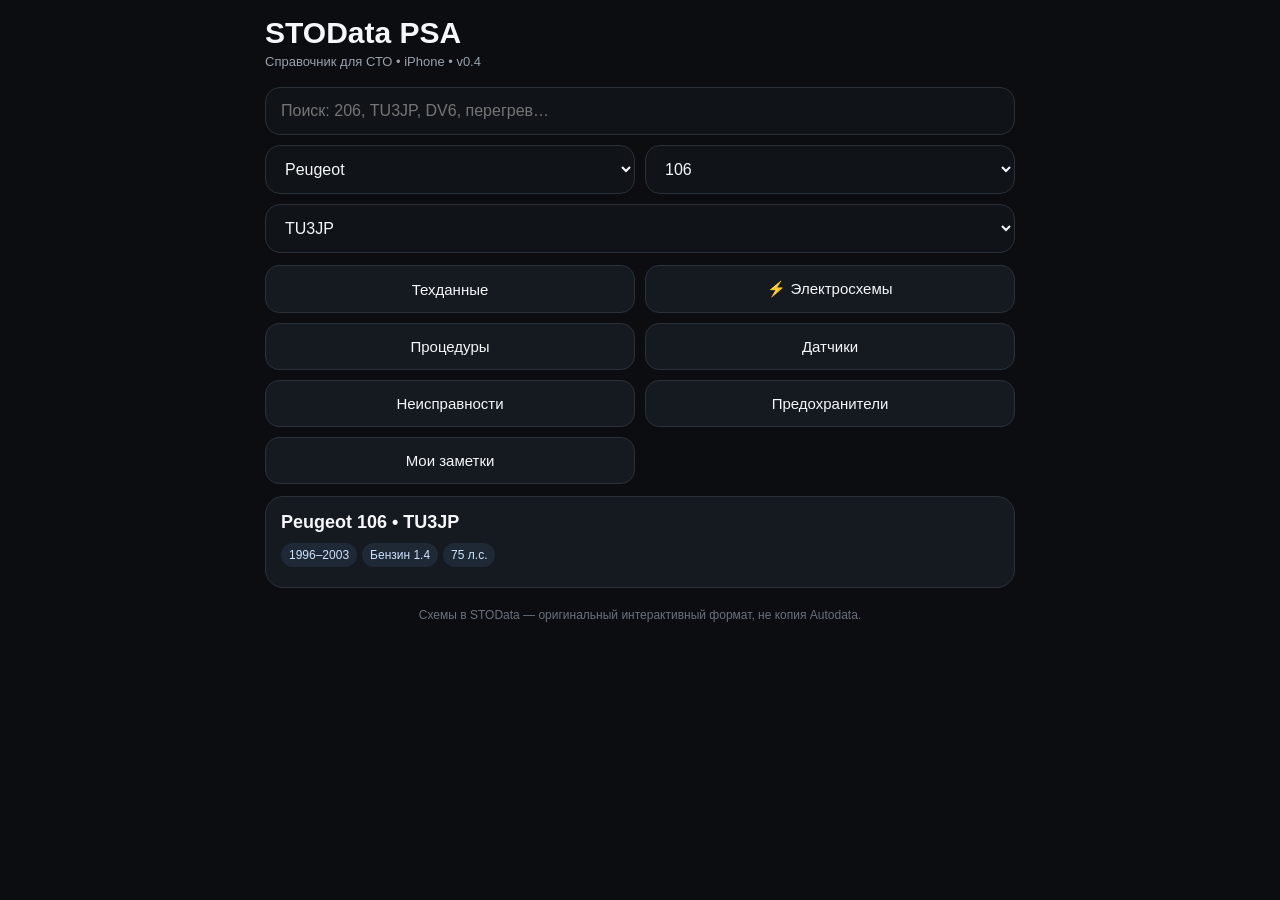
==== index.html @ bfe57597 "STOData PSA v0.4 with wiring section" ====
<!doctype html><html lang="ru"><head><meta charset="utf-8"><meta name="viewport" content="width=device-width,initial-scale=1,viewport-fit=cover"><meta name="theme-color" content="#0b0d10"><link rel="manifest" href="manifest.json"><title>STOData PSA</title><style>:root{--bg:#0b0d10;--card:#151a20;--line:#2a3139;--text:#f5f7f9;--muted:#98a2ad;--accent:#4da3ff}*{box-sizing:border-box}body{margin:0;background:var(--bg);color:var(--text);font-family:-apple-system,BlinkMacSystemFont,"SF Pro Display","Segoe UI",sans-serif}main{max-width:780px;margin:auto;padding:calc(env(safe-area-inset-top) + 16px) 15px 28px}h1{font-size:30px;margin:0}.sub{color:var(--muted);font-size:13px;margin:4px 0 18px}.search,select,textarea{width:100%;padding:14px 15px;background:#101419;color:var(--text);border:1px solid var(--line);border-radius:15px;font-size:16px}.search{margin-bottom:10px}.row{display:grid;grid-template-columns:1fr 1fr;gap:10px}.grid{display:grid;grid-template-columns:1fr 1fr;gap:10px;margin-top:12px}button{padding:14px;border:1px solid var(--line);border-radius:14px;background:var(--card);color:var(--text);font-size:15px}button.primary{background:var(--accent);border-color:var(--accent);color:#06111c;font-weight:700}.card{background:var(--card);border:1px solid var(--line);border-radius:18px;padding:15px;margin-top:12px}.title{font-size:18px;font-weight:700;margin-bottom:10px}.item{background:#101419;border:1px solid var(--line);border-radius:14px;padding:12px;margin:8px 0}.muted{color:var(--muted)}.badge{display:inline-block;background:#1e2935;color:#cde3ff;border-radius:999px;padding:5px 8px;font-size:12px;margin:0 5px 5px 0}.footer{text-align:center;color:#69727c;font-size:12px;margin:20px 0 4px}</style></head><body><main><h1>STOData PSA</h1><div class="sub">Справочник для СТО • iPhone • v0.4</div><input id="search" class="search" placeholder="Поиск: 206, TU3JP, DV6, перегрев…" autocomplete="off"><div class="row"><select id="brand"></select><select id="model"></select></div><select id="engine" style="margin-top:10px"></select><div class="grid"><button data-s="tech">Техданные</button><button onclick="location.href='wiring.html'">⚡ Электросхемы</button><button data-s="proc">Процедуры</button><button data-s="sensor">Датчики</button><button data-s="fault">Неисправности</button><button data-s="fuse">Предохранители</button><button id="notesBtn">Мои заметки</button></div><div id="results" class="card"></div><div class="footer">Схемы в STOData — оригинальный интерактивный формат, не копия Autodata.</div></main><script>const DATA=[{b:'Peugeot',m:'106',e:'TU3JP',y:'1996–2003',p:'75 л.с.',f:'Бензин 1.4'},{b:'Peugeot',m:'206',e:'TU3JP',y:'1998–2009',p:'75 л.с.',f:'Бензин 1.4'},{b:'Peugeot',m:'206',e:'TU5JP4',y:'2000–2009',p:'110 л.с.',f:'Бензин 1.6'},{b:'Peugeot',m:'207',e:'TU5JP4',y:'2006–2012',p:'110 л.с.',f:'Бензин 1.6'},{b:'Peugeot',m:'307',e:'TU5JP4',y:'2001–2008',p:'110 л.с.',f:'Бензин 1.6'},{b:'Peugeot',m:'308',e:'EP6',y:'2007–2013',p:'120 л.с.',f:'Бензин 1.6'},{b:'Peugeot',m:'308',e:'EP6DT',y:'2007–2013',p:'150 л.с.',f:'Бензин Turbo 1.6'},{b:'Peugeot',m:'407',e:'DW10BTED4',y:'2004–2010',p:'136 л.с.',f:'Дизель 2.0'},{b:'Peugeot',m:'508',e:'DV6C',y:'2010–2018',p:'зависит от версии',f:'Дизель 1.6'},{b:'Peugeot',m:'508',e:'DW10BTED4',y:'2010–2015',p:'163 л.с.',f:'Дизель 2.0'},{b:'Peugeot',m:'Partner',e:'TU3JP',y:'1996–2011',p:'75 л.с.',f:'Бензин 1.4'},{b:'Peugeot',m:'Partner',e:'DV6TED4',y:'2008–2018',p:'90 л.с.',f:'Дизель 1.6'},{b:'Citroën',m:'Saxo',e:'TU5JP4',y:'1996–2003',p:'120 л.с.',f:'Бензин 1.6'},{b:'Citroën',m:'C3',e:'TU3JP',y:'2002–2010',p:'75 л.с.',f:'Бензин 1.4'},{b:'Citroën',m:'C4',e:'TU5JP4',y:'2004–2010',p:'110 л.с.',f:'Бензин 1.6'},{b:'Citroën',m:'C4',e:'DV6TED4',y:'2004–2010',p:'110 л.с.',f:'Дизель 1.6'},{b:'Citroën',m:'C5',e:'DW10BTED4',y:'2008–2015',p:'163 л.с.',f:'Дизель 2.0'},{b:'Citroën',m:'Berlingo',e:'TU3JP',y:'1996–2011',p:'75 л.с.',f:'Бензин 1.4'},{b:'Citroën',m:'Berlingo',e:'DV6TED4',y:'2008–2018',p:'90 л.с.',f:'Дизель 1.6'},{b:'DS Automobiles',m:'DS3',e:'EP6',y:'2010–2016',p:'120 л.с.',f:'Бензин 1.6'},{b:'Opel / Vauxhall',m:'Combo',e:'DV6C',y:'2018–2024',p:'зависит от версии',f:'Дизель 1.6'}];const $=id=>document.getElementById(id),uniq=a=>[...new Set(a)],brand=$('brand'),model=$('model'),engine=$('engine'),results=$('results');function fillBrands(){brand.innerHTML=uniq(DATA.map(x=>x.b)).map(x=>`<option>${x}</option>`).join('');fillModels()}function fillModels(){model.innerHTML=uniq(DATA.filter(x=>x.b===brand.value).map(x=>x.m)).map(x=>`<option>${x}</option>`).join('');fillEngines()}function fillEngines(){engine.innerHTML=uniq(DATA.filter(x=>x.b===brand.value&&x.m===model.value).map(x=>x.e)).map(x=>`<option>${x}</option>`).join('');show('tech',false)}function current(){return DATA.find(x=>x.b===brand.value&&x.m===model.value&&x.e===engine.value)}function show(s,scroll=true){const x=current();if(!x)return;let h=`<div class="title">${x.b} ${x.m} • ${x.e}</div><span class="badge">${x.y}</span><span class="badge">${x.f}</span><span class="badge">${x.p}</span>`;if(s==='proc')h+=`<div class="item"><b>Охлаждение</b><p>Заполнение и развоздушивание — по точной модификации. Контроль отопителя, вентиляторов и уровня после полного остывания.</p></div><div class="item"><b>ГРМ</b><p>Процедуры будут привязываться к коду двигателя.</p></div>`;if(s==='sensor')h+=`<div class="item"><b>ДТОЖ</b><p>Обычно возле корпуса термостата/выхода ОЖ; точное положение зависит от двигателя.</p></div><div class="item"><b>Дальше</b><p>MAP, MAF, CKP, CMP, давление топлива, DPF и другие.</p></div>`;if(s==='fault')h+=`<div class="item"><b>Перегрев в пробке</b><p>Уровень/воздух, термостат, вентиляторы, радиатор, циркуляция.</p></div><div class="item"><b>Коррекции форсунок</b><p>Кодировка, проводка, топливное давление, подсос воздуха, механика.</p></div>`;if(s==='fuse')h+=`<div class="item"><b>Предохранители</b><p>Добавлю отдельные карты по модели, году и комплектации.</p></div>`;results.innerHTML=h;if(scroll)results.scrollIntoView({behavior:'smooth',block:'start'})}function notes(){const n=localStorage.getItem('stodata_note')||'';results.innerHTML=`<div class="title">Мои заметки</div><textarea id="note" style="min-height:140px">${n.replaceAll('<','&lt;')}</textarea><button class="primary" style="width:100%;margin-top:10px" onclick="localStorage.setItem('stodata_note',document.getElementById('note').value);this.textContent='Сохранено ✓'">Сохранить</button>`}brand.onchange=fillModels;model.onchange=fillEngines;engine.onchange=()=>show('tech',false);document.querySelectorAll('[data-s]').forEach(b=>b.onclick=()=>show(b.dataset.s));$('notesBtn').onclick=notes;$('search').oninput=e=>{const q=e.target.value.trim().toLowerCase();if(!q){show('tech',false);return}const a=DATA.filter(x=>(x.b+' '+x.m+' '+x.e+' '+x.y+' '+x.f).toLowerCase().includes(q));results.innerHTML=a.length?`<div class="title">Найдено: ${a.length}</div>`+a.map(x=>`<div class="item"><b>${x.b} ${x.m}</b><div>${x.e} • ${x.y} • ${x.p}</div></div>`).join(''):'<div class="muted">Ничего не найдено.</div>'};fillBrands();</script></body></html>
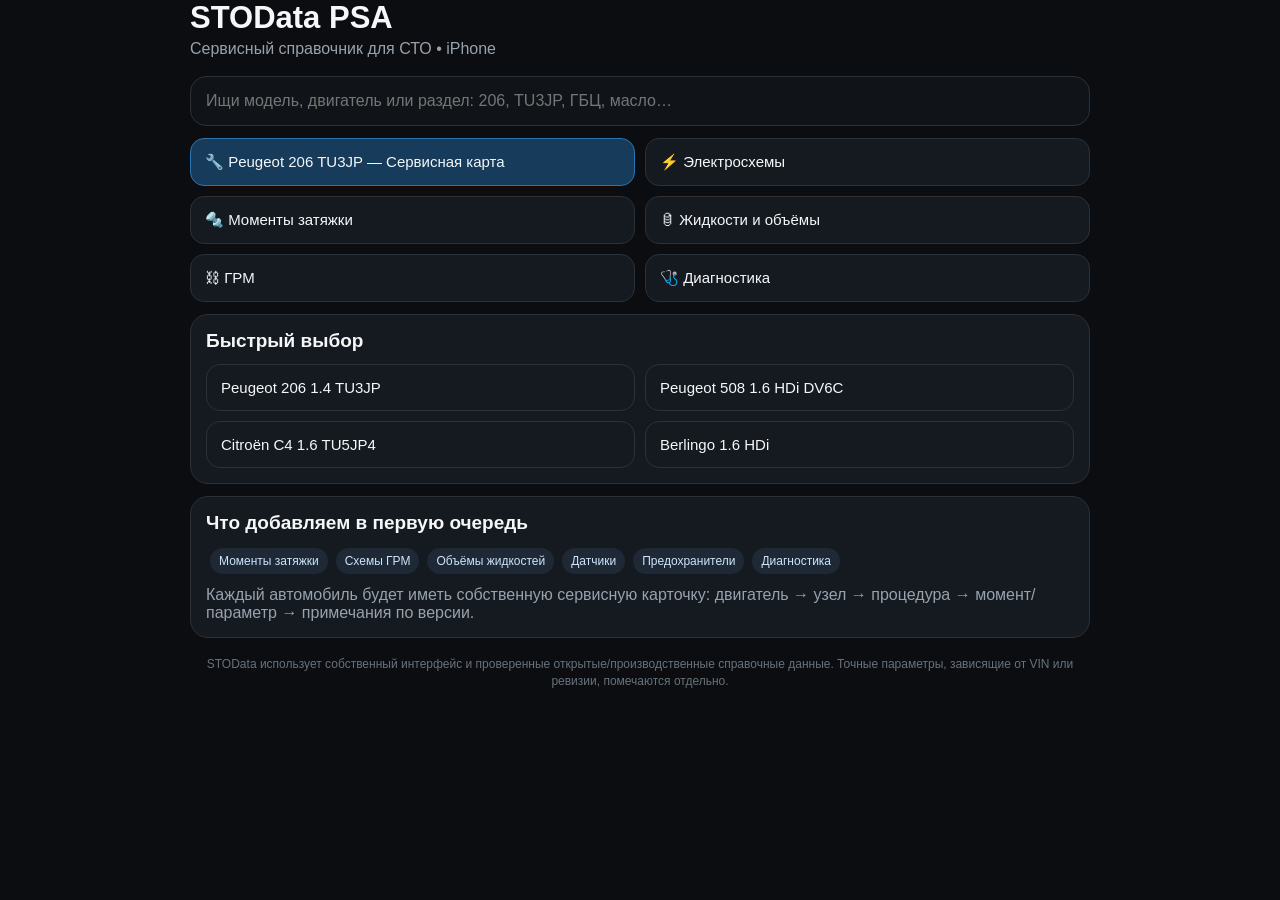
==== commit bd75a8a1: "Make STOData home service-oriented" ====
--- a/index.html
+++ b/index.html
@@ -1 +1,2 @@
-<!doctype html><html lang="ru"><head><meta charset="utf-8"><meta name="viewport" content="width=device-width,initial-scale=1,viewport-fit=cover"><meta name="theme-color" content="#0b0d10"><link rel="manifest" href="manifest.json"><title>STOData PSA</title><style>:root{--bg:#0b0d10;--card:#151a20;--line:#2a3139;--text:#f5f7f9;--muted:#98a2ad;--accent:#4da3ff}*{box-sizing:border-box}body{margin:0;background:var(--bg);color:var(--text);font-family:-apple-system,BlinkMacSystemFont,"SF Pro Display","Segoe UI",sans-serif}main{max-width:780px;margin:auto;padding:calc(env(safe-area-inset-top) + 16px) 15px 28px}h1{font-size:30px;margin:0}.sub{color:var(--muted);font-size:13px;margin:4px 0 18px}.search,select,textarea{width:100%;padding:14px 15px;background:#101419;color:var(--text);border:1px solid var(--line);border-radius:15px;font-size:16px}.search{margin-bottom:10px}.row{display:grid;grid-template-columns:1fr 1fr;gap:10px}.grid{display:grid;grid-template-columns:1fr 1fr;gap:10px;margin-top:12px}button{padding:14px;border:1px solid var(--line);border-radius:14px;background:var(--card);color:var(--text);font-size:15px}button.primary{background:var(--accent);border-color:var(--accent);color:#06111c;font-weight:700}.card{background:var(--card);border:1px solid var(--line);border-radius:18px;padding:15px;margin-top:12px}.title{font-size:18px;font-weight:700;margin-bottom:10px}.item{background:#101419;border:1px solid var(--line);border-radius:14px;padding:12px;margin:8px 0}.muted{color:var(--muted)}.badge{display:inline-block;background:#1e2935;color:#cde3ff;border-radius:999px;padding:5px 8px;font-size:12px;margin:0 5px 5px 0}.footer{text-align:center;color:#69727c;font-size:12px;margin:20px 0 4px}</style></head><body><main><h1>STOData PSA</h1><div class="sub">Справочник для СТО • iPhone • v0.4</div><input id="search" class="search" placeholder="Поиск: 206, TU3JP, DV6, перегрев…" autocomplete="off"><div class="row"><select id="brand"></select><select id="model"></select></div><select id="engine" style="margin-top:10px"></select><div class="grid"><button data-s="tech">Техданные</button><button onclick="location.href='wiring.html'">⚡ Электросхемы</button><button data-s="proc">Процедуры</button><button data-s="sensor">Датчики</button><button data-s="fault">Неисправности</button><button data-s="fuse">Предохранители</button><button id="notesBtn">Мои заметки</button></div><div id="results" class="card"></div><div class="footer">Схемы в STOData — оригинальный интерактивный формат, не копия Autodata.</div></main><script>const DATA=[{b:'Peugeot',m:'106',e:'TU3JP',y:'1996–2003',p:'75 л.с.',f:'Бензин 1.4'},{b:'Peugeot',m:'206',e:'TU3JP',y:'1998–2009',p:'75 л.с.',f:'Бензин 1.4'},{b:'Peugeot',m:'206',e:'TU5JP4',y:'2000–2009',p:'110 л.с.',f:'Бензин 1.6'},{b:'Peugeot',m:'207',e:'TU5JP4',y:'2006–2012',p:'110 л.с.',f:'Бензин 1.6'},{b:'Peugeot',m:'307',e:'TU5JP4',y:'2001–2008',p:'110 л.с.',f:'Бензин 1.6'},{b:'Peugeot',m:'308',e:'EP6',y:'2007–2013',p:'120 л.с.',f:'Бензин 1.6'},{b:'Peugeot',m:'308',e:'EP6DT',y:'2007–2013',p:'150 л.с.',f:'Бензин Turbo 1.6'},{b:'Peugeot',m:'407',e:'DW10BTED4',y:'2004–2010',p:'136 л.с.',f:'Дизель 2.0'},{b:'Peugeot',m:'508',e:'DV6C',y:'2010–2018',p:'зависит от версии',f:'Дизель 1.6'},{b:'Peugeot',m:'508',e:'DW10BTED4',y:'2010–2015',p:'163 л.с.',f:'Дизель 2.0'},{b:'Peugeot',m:'Partner',e:'TU3JP',y:'1996–2011',p:'75 л.с.',f:'Бензин 1.4'},{b:'Peugeot',m:'Partner',e:'DV6TED4',y:'2008–2018',p:'90 л.с.',f:'Дизель 1.6'},{b:'Citroën',m:'Saxo',e:'TU5JP4',y:'1996–2003',p:'120 л.с.',f:'Бензин 1.6'},{b:'Citroën',m:'C3',e:'TU3JP',y:'2002–2010',p:'75 л.с.',f:'Бензин 1.4'},{b:'Citroën',m:'C4',e:'TU5JP4',y:'2004–2010',p:'110 л.с.',f:'Бензин 1.6'},{b:'Citroën',m:'C4',e:'DV6TED4',y:'2004–2010',p:'110 л.с.',f:'Дизель 1.6'},{b:'Citroën',m:'C5',e:'DW10BTED4',y:'2008–2015',p:'163 л.с.',f:'Дизель 2.0'},{b:'Citroën',m:'Berlingo',e:'TU3JP',y:'1996–2011',p:'75 л.с.',f:'Бензин 1.4'},{b:'Citroën',m:'Berlingo',e:'DV6TED4',y:'2008–2018',p:'90 л.с.',f:'Дизель 1.6'},{b:'DS Automobiles',m:'DS3',e:'EP6',y:'2010–2016',p:'120 л.с.',f:'Бензин 1.6'},{b:'Opel / Vauxhall',m:'Combo',e:'DV6C',y:'2018–2024',p:'зависит от версии',f:'Дизель 1.6'}];const $=id=>document.getElementById(id),uniq=a=>[...new Set(a)],brand=$('brand'),model=$('model'),engine=$('engine'),results=$('results');function fillBrands(){brand.innerHTML=uniq(DATA.map(x=>x.b)).map(x=>`<option>${x}</option>`).join('');fillModels()}function fillModels(){model.innerHTML=uniq(DATA.filter(x=>x.b===brand.value).map(x=>x.m)).map(x=>`<option>${x}</option>`).join('');fillEngines()}function fillEngines(){engine.innerHTML=uniq(DATA.filter(x=>x.b===brand.value&&x.m===model.value).map(x=>x.e)).map(x=>`<option>${x}</option>`).join('');show('tech',false)}function current(){return DATA.find(x=>x.b===brand.value&&x.m===model.value&&x.e===engine.value)}function show(s,scroll=true){const x=current();if(!x)return;let h=`<div class="title">${x.b} ${x.m} • ${x.e}</div><span class="badge">${x.y}</span><span class="badge">${x.f}</span><span class="badge">${x.p}</span>`;if(s==='proc')h+=`<div class="item"><b>Охлаждение</b><p>Заполнение и развоздушивание — по точной модификации. Контроль отопителя, вентиляторов и уровня после полного остывания.</p></div><div class="item"><b>ГРМ</b><p>Процедуры будут привязываться к коду двигателя.</p></div>`;if(s==='sensor')h+=`<div class="item"><b>ДТОЖ</b><p>Обычно возле корпуса термостата/выхода ОЖ; точное положение зависит от двигателя.</p></div><div class="item"><b>Дальше</b><p>MAP, MAF, CKP, CMP, давление топлива, DPF и другие.</p></div>`;if(s==='fault')h+=`<div class="item"><b>Перегрев в пробке</b><p>Уровень/воздух, термостат, вентиляторы, радиатор, циркуляция.</p></div><div class="item"><b>Коррекции форсунок</b><p>Кодировка, проводка, топливное давление, подсос воздуха, механика.</p></div>`;if(s==='fuse')h+=`<div class="item"><b>Предохранители</b><p>Добавлю отдельные карты по модели, году и комплектации.</p></div>`;results.innerHTML=h;if(scroll)results.scrollIntoView({behavior:'smooth',block:'start'})}function notes(){const n=localStorage.getItem('stodata_note')||'';results.innerHTML=`<div class="title">Мои заметки</div><textarea id="note" style="min-height:140px">${n.replaceAll('<','&lt;')}</textarea><button class="primary" style="width:100%;margin-top:10px" onclick="localStorage.setItem('stodata_note',document.getElementById('note').value);this.textContent='Сохранено ✓'">Сохранить</button>`}brand.onchange=fillModels;model.onchange=fillEngines;engine.onchange=()=>show('tech',false);document.querySelectorAll('[data-s]').forEach(b=>b.onclick=()=>show(b.dataset.s));$('notesBtn').onclick=notes;$('search').oninput=e=>{const q=e.target.value.trim().toLowerCase();if(!q){show('tech',false);return}const a=DATA.filter(x=>(x.b+' '+x.m+' '+x.e+' '+x.y+' '+x.f).toLowerCase().includes(q));results.innerHTML=a.length?`<div class="title">Найдено: ${a.length}</div>`+a.map(x=>`<div class="item"><b>${x.b} ${x.m}</b><div>${x.e} • ${x.y} • ${x.p}</div></div>`).join(''):'<div class="muted">Ничего не найдено.</div>'};fillBrands();</script></body></html>+<!doctype html><html lang="ru"><head><meta charset="utf-8"><meta name="viewport" content="width=device-width,initial-scale=1,viewport-fit=cover"><meta name="theme-color" content="#0b0d10"><title>STOData PSA</title><style>:root{--bg:#0b0d10;--card:#151a20;--line:#2a3139;--text:#f5f7f9;--muted:#98a2ad;--accent:#4da3ff}*{box-sizing:border-box}body{margin:0;background:var(--bg);color:var(--text);font-family:-apple-system,BlinkMacSystemFont,"SF Pro Display","Segoe UI",sans-serif}main{max-width:900px;margin:auto;padding:calc(env(safe-area-inset-top)+18px) 14px 35px}h1{margin:0;font-size:31px}.sub{color:var(--muted);margin:4px 0 18px}.search{width:100%;padding:15px;border:1px solid var(--line);border-radius:16px;background:#101419;color:#fff;font-size:16px}.grid{display:grid;grid-template-columns:repeat(2,1fr);gap:10px;margin-top:12px}a,button{display:block;width:100%;padding:14px;border:1px solid var(--line);border-radius:14px;background:var(--card);color:var(--text);text-decoration:none;font-size:15px;text-align:left}.primary{background:#173b5a;border-color:#2f73ad}.card{background:var(--card);border:1px solid var(--line);border-radius:18px;padding:15px;margin-top:12px}.title{font-size:19px;font-weight:700;margin-bottom:10px}.muted{color:var(--muted)}.result{padding:12px;border:1px solid var(--line);border-radius:14px;margin:8px 0;background:#101419}.badge{display:inline-block;background:#1e2935;color:#cde3ff;border-radius:999px;padding:6px 9px;font-size:12px;margin:4px}.footer{color:#69727c;text-align:center;font-size:12px;margin-top:18px;line-height:1.45}@media(max-width:600px){.grid{grid-template-columns:1fr}}
+</style></head><body><main><h1>STOData PSA</h1><div class="sub">Сервисный справочник для СТО • iPhone</div><input id="search" class="search" placeholder="Ищи модель, двигатель или раздел: 206, TU3JP, ГБЦ, масло…"><div class="grid"><a class="primary" href="service-peugeot206-tu3jp.html">🔧 Peugeot 206 TU3JP — Сервисная карта</a><a href="wiring.html">⚡ Электросхемы</a><a href="torque.html">🔩 Моменты затяжки</a><a href="fluids.html">🛢 Жидкости и объёмы</a><a href="timing.html">⛓ ГРМ</a><a href="diagnostics.html">🩺 Диагностика</a></div><div class="card"><div class="title">Быстрый выбор</div><div class="grid"><button onclick="show('Peugeot','206','TU3JP')">Peugeot 206 1.4 TU3JP</button><button onclick="show('Peugeot','508','DV6C')">Peugeot 508 1.6 HDi DV6C</button><button onclick="show('Citroën','C4','TU5JP4')">Citroën C4 1.6 TU5JP4</button><button onclick="show('Citroën','Berlingo','DV6TED4')">Berlingo 1.6 HDi</button></div></div><div id="result" class="card"><div class="title">Что добавляем в первую очередь</div><div class="badge">Моменты затяжки</div><div class="badge">Схемы ГРМ</div><div class="badge">Объёмы жидкостей</div><div class="badge">Датчики</div><div class="badge">Предохранители</div><div class="badge">Диагностика</div><div class="muted" style="margin-top:8px">Каждый автомобиль будет иметь собственную сервисную карточку: двигатель → узел → процедура → момент/параметр → примечания по версии.</div></div><div class="footer">STOData использует собственный интерфейс и проверенные открытые/производственные справочные данные. Точные параметры, зависящие от VIN или ревизии, помечаются отдельно.</div></main><script>const DATA=[['Peugeot','206','TU3JP'],['Peugeot','508','DV6C'],['Citroën','C4','TU5JP4'],['Citroën','Berlingo','DV6TED4']];const r=document.getElementById('result');function show(b,m,e){r.innerHTML=`<div class="title">${b} ${m} • ${e}</div><div class="grid"><a href="service-peugeot206-tu3jp.html">Открыть сервисную карту</a><a href="torque.html">Моменты затяжки</a><a href="wiring.html">Электросхемы</a><a href="diagnostics.html">Диагностика</a></div>`}document.getElementById('search').oninput=e=>{const q=e.target.value.trim().toLowerCase();if(!q){r.innerHTML='<div class="title">Что добавляем в первую очередь</div><div class="muted">Выбери автомобиль выше или введи запрос.</div>';return}const h=DATA.filter(x=>x.join(' ').toLowerCase().includes(q));r.innerHTML=h.length?h.map(x=>`<div class="result"><b>${x[0]} ${x[1]}</b><div class="muted">${x[2]}</div></div>`).join(''):'<div class="muted">Ничего не найдено.</div>'}</script></body></html>
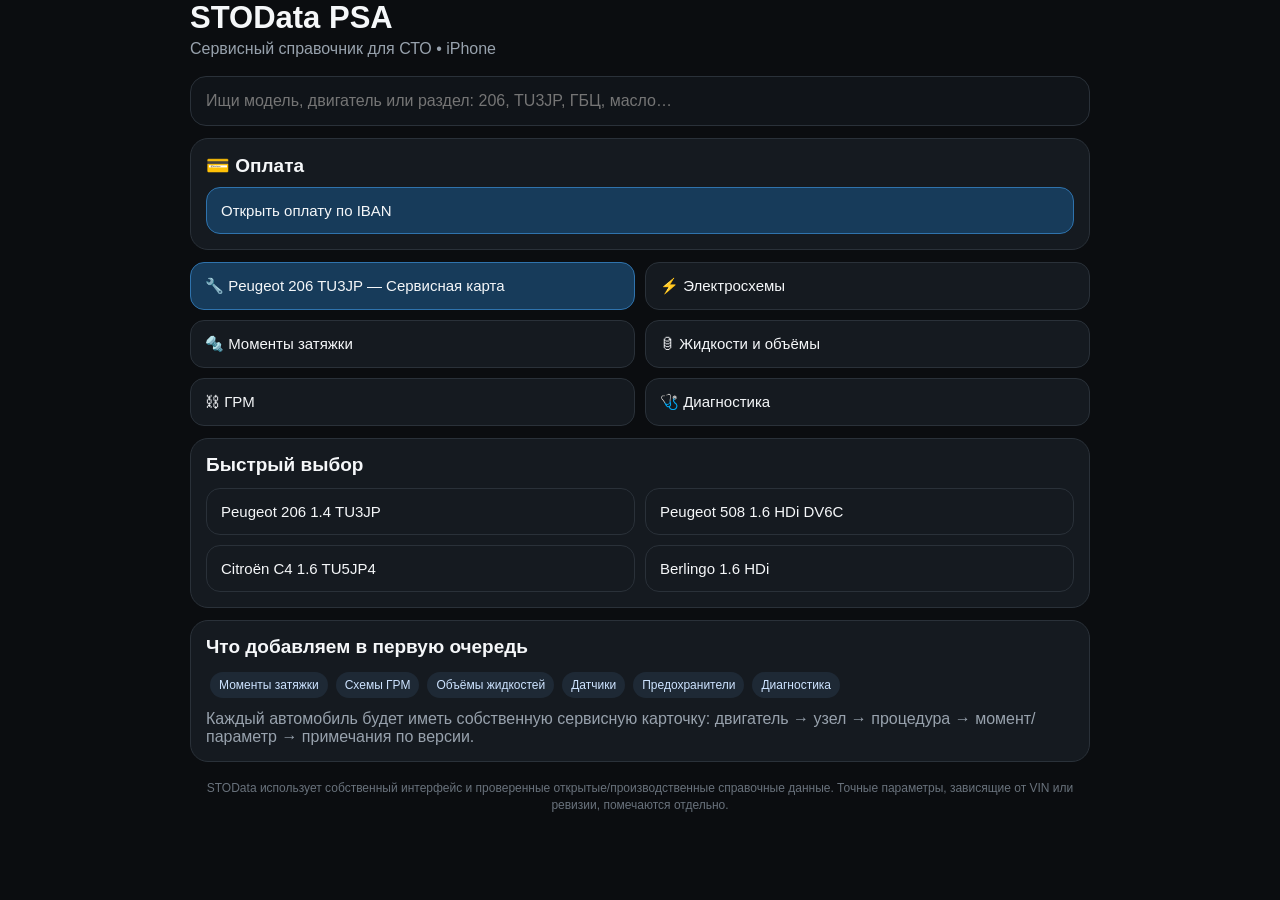
==== commit cf80845f: "Add payment page link" ====
--- a/index.html
+++ b/index.html
@@ -1,2 +1,2 @@
 <!doctype html><html lang="ru"><head><meta charset="utf-8"><meta name="viewport" content="width=device-width,initial-scale=1,viewport-fit=cover"><meta name="theme-color" content="#0b0d10"><title>STOData PSA</title><style>:root{--bg:#0b0d10;--card:#151a20;--line:#2a3139;--text:#f5f7f9;--muted:#98a2ad;--accent:#4da3ff}*{box-sizing:border-box}body{margin:0;background:var(--bg);color:var(--text);font-family:-apple-system,BlinkMacSystemFont,"SF Pro Display","Segoe UI",sans-serif}main{max-width:900px;margin:auto;padding:calc(env(safe-area-inset-top)+18px) 14px 35px}h1{margin:0;font-size:31px}.sub{color:var(--muted);margin:4px 0 18px}.search{width:100%;padding:15px;border:1px solid var(--line);border-radius:16px;background:#101419;color:#fff;font-size:16px}.grid{display:grid;grid-template-columns:repeat(2,1fr);gap:10px;margin-top:12px}a,button{display:block;width:100%;padding:14px;border:1px solid var(--line);border-radius:14px;background:var(--card);color:var(--text);text-decoration:none;font-size:15px;text-align:left}.primary{background:#173b5a;border-color:#2f73ad}.card{background:var(--card);border:1px solid var(--line);border-radius:18px;padding:15px;margin-top:12px}.title{font-size:19px;font-weight:700;margin-bottom:10px}.muted{color:var(--muted)}.result{padding:12px;border:1px solid var(--line);border-radius:14px;margin:8px 0;background:#101419}.badge{display:inline-block;background:#1e2935;color:#cde3ff;border-radius:999px;padding:6px 9px;font-size:12px;margin:4px}.footer{color:#69727c;text-align:center;font-size:12px;margin-top:18px;line-height:1.45}@media(max-width:600px){.grid{grid-template-columns:1fr}}
-</style></head><body><main><h1>STOData PSA</h1><div class="sub">Сервисный справочник для СТО • iPhone</div><input id="search" class="search" placeholder="Ищи модель, двигатель или раздел: 206, TU3JP, ГБЦ, масло…"><div class="grid"><a class="primary" href="service-peugeot206-tu3jp.html">🔧 Peugeot 206 TU3JP — Сервисная карта</a><a href="wiring.html">⚡ Электросхемы</a><a href="torque.html">🔩 Моменты затяжки</a><a href="fluids.html">🛢 Жидкости и объёмы</a><a href="timing.html">⛓ ГРМ</a><a href="diagnostics.html">🩺 Диагностика</a></div><div class="card"><div class="title">Быстрый выбор</div><div class="grid"><button onclick="show('Peugeot','206','TU3JP')">Peugeot 206 1.4 TU3JP</button><button onclick="show('Peugeot','508','DV6C')">Peugeot 508 1.6 HDi DV6C</button><button onclick="show('Citroën','C4','TU5JP4')">Citroën C4 1.6 TU5JP4</button><button onclick="show('Citroën','Berlingo','DV6TED4')">Berlingo 1.6 HDi</button></div></div><div id="result" class="card"><div class="title">Что добавляем в первую очередь</div><div class="badge">Моменты затяжки</div><div class="badge">Схемы ГРМ</div><div class="badge">Объёмы жидкостей</div><div class="badge">Датчики</div><div class="badge">Предохранители</div><div class="badge">Диагностика</div><div class="muted" style="margin-top:8px">Каждый автомобиль будет иметь собственную сервисную карточку: двигатель → узел → процедура → момент/параметр → примечания по версии.</div></div><div class="footer">STOData использует собственный интерфейс и проверенные открытые/производственные справочные данные. Точные параметры, зависящие от VIN или ревизии, помечаются отдельно.</div></main><script>const DATA=[['Peugeot','206','TU3JP'],['Peugeot','508','DV6C'],['Citroën','C4','TU5JP4'],['Citroën','Berlingo','DV6TED4']];const r=document.getElementById('result');function show(b,m,e){r.innerHTML=`<div class="title">${b} ${m} • ${e}</div><div class="grid"><a href="service-peugeot206-tu3jp.html">Открыть сервисную карту</a><a href="torque.html">Моменты затяжки</a><a href="wiring.html">Электросхемы</a><a href="diagnostics.html">Диагностика</a></div>`}document.getElementById('search').oninput=e=>{const q=e.target.value.trim().toLowerCase();if(!q){r.innerHTML='<div class="title">Что добавляем в первую очередь</div><div class="muted">Выбери автомобиль выше или введи запрос.</div>';return}const h=DATA.filter(x=>x.join(' ').toLowerCase().includes(q));r.innerHTML=h.length?h.map(x=>`<div class="result"><b>${x[0]} ${x[1]}</b><div class="muted">${x[2]}</div></div>`).join(''):'<div class="muted">Ничего не найдено.</div>'}</script></body></html>+</style></head><body><main><h1>STOData PSA</h1><div class="sub">Сервисный справочник для СТО • iPhone</div><input id="search" class="search" placeholder="Ищи модель, двигатель или раздел: 206, TU3JP, ГБЦ, масло…"><div class="card" style="margin-top:12px"><div class="title">💳 Оплата</div><a class="primary" href="payment.html">Открыть оплату по IBAN</a></div><div class="grid"><a class="primary" href="service-peugeot206-tu3jp.html">🔧 Peugeot 206 TU3JP — Сервисная карта</a><a href="wiring.html">⚡ Электросхемы</a><a href="torque.html">🔩 Моменты затяжки</a><a href="fluids.html">🛢 Жидкости и объёмы</a><a href="timing.html">⛓ ГРМ</a><a href="diagnostics.html">🩺 Диагностика</a></div><div class="card"><div class="title">Быстрый выбор</div><div class="grid"><button onclick="show('Peugeot','206','TU3JP')">Peugeot 206 1.4 TU3JP</button><button onclick="show('Peugeot','508','DV6C')">Peugeot 508 1.6 HDi DV6C</button><button onclick="show('Citroën','C4','TU5JP4')">Citroën C4 1.6 TU5JP4</button><button onclick="show('Citroën','Berlingo','DV6TED4')">Berlingo 1.6 HDi</button></div></div><div id="result" class="card"><div class="title">Что добавляем в первую очередь</div><div class="badge">Моменты затяжки</div><div class="badge">Схемы ГРМ</div><div class="badge">Объёмы жидкостей</div><div class="badge">Датчики</div><div class="badge">Предохранители</div><div class="badge">Диагностика</div><div class="muted" style="margin-top:8px">Каждый автомобиль будет иметь собственную сервисную карточку: двигатель → узел → процедура → момент/параметр → примечания по версии.</div></div><div class="footer">STOData использует собственный интерфейс и проверенные открытые/производственные справочные данные. Точные параметры, зависящие от VIN или ревизии, помечаются отдельно.</div></main><script>const DATA=[['Peugeot','206','TU3JP'],['Peugeot','508','DV6C'],['Citroën','C4','TU5JP4'],['Citroën','Berlingo','DV6TED4']];const r=document.getElementById('result');function show(b,m,e){r.innerHTML=`<div class="title">${b} ${m} • ${e}</div><div class="grid"><a href="service-peugeot206-tu3jp.html">Открыть сервисную карту</a><a href="torque.html">Моменты затяжки</a><a href="wiring.html">Электросхемы</a><a href="diagnostics.html">Диагностика</a></div>`}document.getElementById('search').oninput=e=>{const q=e.target.value.trim().toLowerCase();if(!q){r.innerHTML='<div class="title">Что добавляем в первую очередь</div><div class="muted">Выбери автомобиль выше или введи запрос.</div>';return}const h=DATA.filter(x=>x.join(' ').toLowerCase().includes(q));r.innerHTML=h.length?h.map(x=>`<div class="result"><b>${x[0]} ${x[1]}</b><div class="muted">${x[2]}</div></div>`).join(''):'<div class="muted">Ничего не найдено.</div>'}</script></body></html>
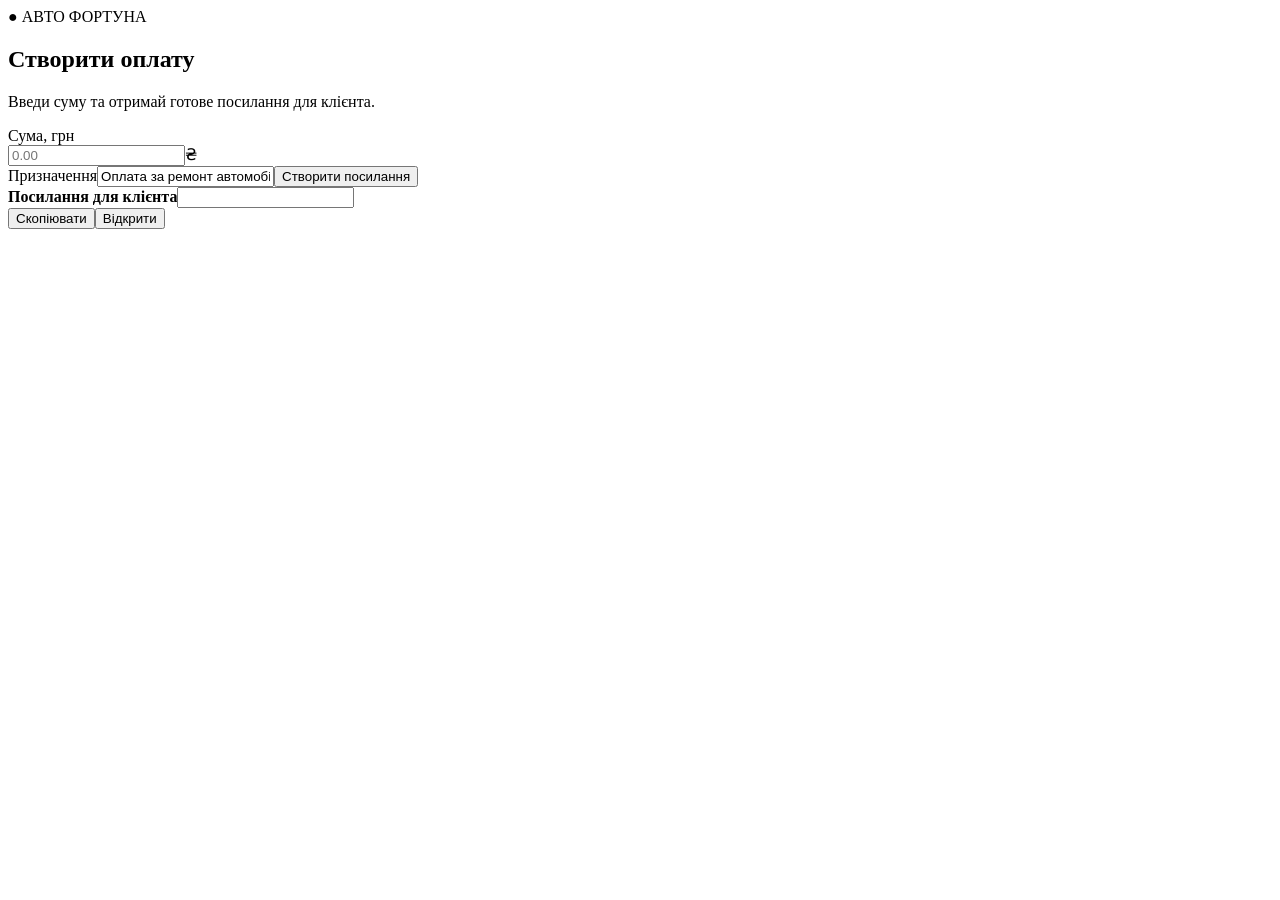
==== commit 3dc4e708: "Build payment link creator" ====
--- a/index.html
+++ b/index.html
@@ -1,2 +1 @@
-<!doctype html><html lang="ru"><head><meta charset="utf-8"><meta name="viewport" content="width=device-width,initial-scale=1,viewport-fit=cover"><meta name="theme-color" content="#0b0d10"><title>STOData PSA</title><style>:root{--bg:#0b0d10;--card:#151a20;--line:#2a3139;--text:#f5f7f9;--muted:#98a2ad;--accent:#4da3ff}*{box-sizing:border-box}body{margin:0;background:var(--bg);color:var(--text);font-family:-apple-system,BlinkMacSystemFont,"SF Pro Display","Segoe UI",sans-serif}main{max-width:900px;margin:auto;padding:calc(env(safe-area-inset-top)+18px) 14px 35px}h1{margin:0;font-size:31px}.sub{color:var(--muted);margin:4px 0 18px}.search{width:100%;padding:15px;border:1px solid var(--line);border-radius:16px;background:#101419;color:#fff;font-size:16px}.grid{display:grid;grid-template-columns:repeat(2,1fr);gap:10px;margin-top:12px}a,button{display:block;width:100%;padding:14px;border:1px solid var(--line);border-radius:14px;background:var(--card);color:var(--text);text-decoration:none;font-size:15px;text-align:left}.primary{background:#173b5a;border-color:#2f73ad}.card{background:var(--card);border:1px solid var(--line);border-radius:18px;padding:15px;margin-top:12px}.title{font-size:19px;font-weight:700;margin-bottom:10px}.muted{color:var(--muted)}.result{padding:12px;border:1px solid var(--line);border-radius:14px;margin:8px 0;background:#101419}.badge{display:inline-block;background:#1e2935;color:#cde3ff;border-radius:999px;padding:6px 9px;font-size:12px;margin:4px}.footer{color:#69727c;text-align:center;font-size:12px;margin-top:18px;line-height:1.45}@media(max-width:600px){.grid{grid-template-columns:1fr}}
-</style></head><body><main><h1>STOData PSA</h1><div class="sub">Сервисный справочник для СТО • iPhone</div><input id="search" class="search" placeholder="Ищи модель, двигатель или раздел: 206, TU3JP, ГБЦ, масло…"><div class="card" style="margin-top:12px"><div class="title">💳 Оплата</div><a class="primary" href="payment.html">Открыть оплату по IBAN</a></div><div class="grid"><a class="primary" href="service-peugeot206-tu3jp.html">🔧 Peugeot 206 TU3JP — Сервисная карта</a><a href="wiring.html">⚡ Электросхемы</a><a href="torque.html">🔩 Моменты затяжки</a><a href="fluids.html">🛢 Жидкости и объёмы</a><a href="timing.html">⛓ ГРМ</a><a href="diagnostics.html">🩺 Диагностика</a></div><div class="card"><div class="title">Быстрый выбор</div><div class="grid"><button onclick="show('Peugeot','206','TU3JP')">Peugeot 206 1.4 TU3JP</button><button onclick="show('Peugeot','508','DV6C')">Peugeot 508 1.6 HDi DV6C</button><button onclick="show('Citroën','C4','TU5JP4')">Citroën C4 1.6 TU5JP4</button><button onclick="show('Citroën','Berlingo','DV6TED4')">Berlingo 1.6 HDi</button></div></div><div id="result" class="card"><div class="title">Что добавляем в первую очередь</div><div class="badge">Моменты затяжки</div><div class="badge">Схемы ГРМ</div><div class="badge">Объёмы жидкостей</div><div class="badge">Датчики</div><div class="badge">Предохранители</div><div class="badge">Диагностика</div><div class="muted" style="margin-top:8px">Каждый автомобиль будет иметь собственную сервисную карточку: двигатель → узел → процедура → момент/параметр → примечания по версии.</div></div><div class="footer">STOData использует собственный интерфейс и проверенные открытые/производственные справочные данные. Точные параметры, зависящие от VIN или ревизии, помечаются отдельно.</div></main><script>const DATA=[['Peugeot','206','TU3JP'],['Peugeot','508','DV6C'],['Citroën','C4','TU5JP4'],['Citroën','Berlingo','DV6TED4']];const r=document.getElementById('result');function show(b,m,e){r.innerHTML=`<div class="title">${b} ${m} • ${e}</div><div class="grid"><a href="service-peugeot206-tu3jp.html">Открыть сервисную карту</a><a href="torque.html">Моменты затяжки</a><a href="wiring.html">Электросхемы</a><a href="diagnostics.html">Диагностика</a></div>`}document.getElementById('search').oninput=e=>{const q=e.target.value.trim().toLowerCase();if(!q){r.innerHTML='<div class="title">Что добавляем в первую очередь</div><div class="muted">Выбери автомобиль выше или введи запрос.</div>';return}const h=DATA.filter(x=>x.join(' ').toLowerCase().includes(q));r.innerHTML=h.length?h.map(x=>`<div class="result"><b>${x[0]} ${x[1]}</b><div class="muted">${x[2]}</div></div>`).join(''):'<div class="muted">Ничего не найдено.</div>'}</script></body></html>+<!doctype html><html lang="uk"><head><meta charset="utf-8"><meta name="viewport" content="width=device-width,initial-scale=1"><title>Авто Фортуна — створення оплати</title><link rel="stylesheet" href="style.css"></head><body><main class="wrap"><section class="card"><div class="brand">● АВТО ФОРТУНА</div><h1>Створити оплату</h1><p class="muted">Введи суму та отримай готове посилання для клієнта.</p><label>Сума, грн</label><div class="amount-box"><input id="amount" inputmode="decimal" placeholder="0.00"><span>₴</span></div><label>Призначення</label><input id="purpose" class="text" value="Оплата за ремонт автомобіля"><button id="create" class="primary">Створити посилання</button><div id="result" class="result hidden"><b>Посилання для клієнта</b><input id="link" class="text" readonly><div class="actions"><button id="copy" class="secondary">Скопіювати</button><button id="open" class="secondary">Відкрити</button></div><div id="status"></div></div></section></main><script src="app.js"></script></body></html>
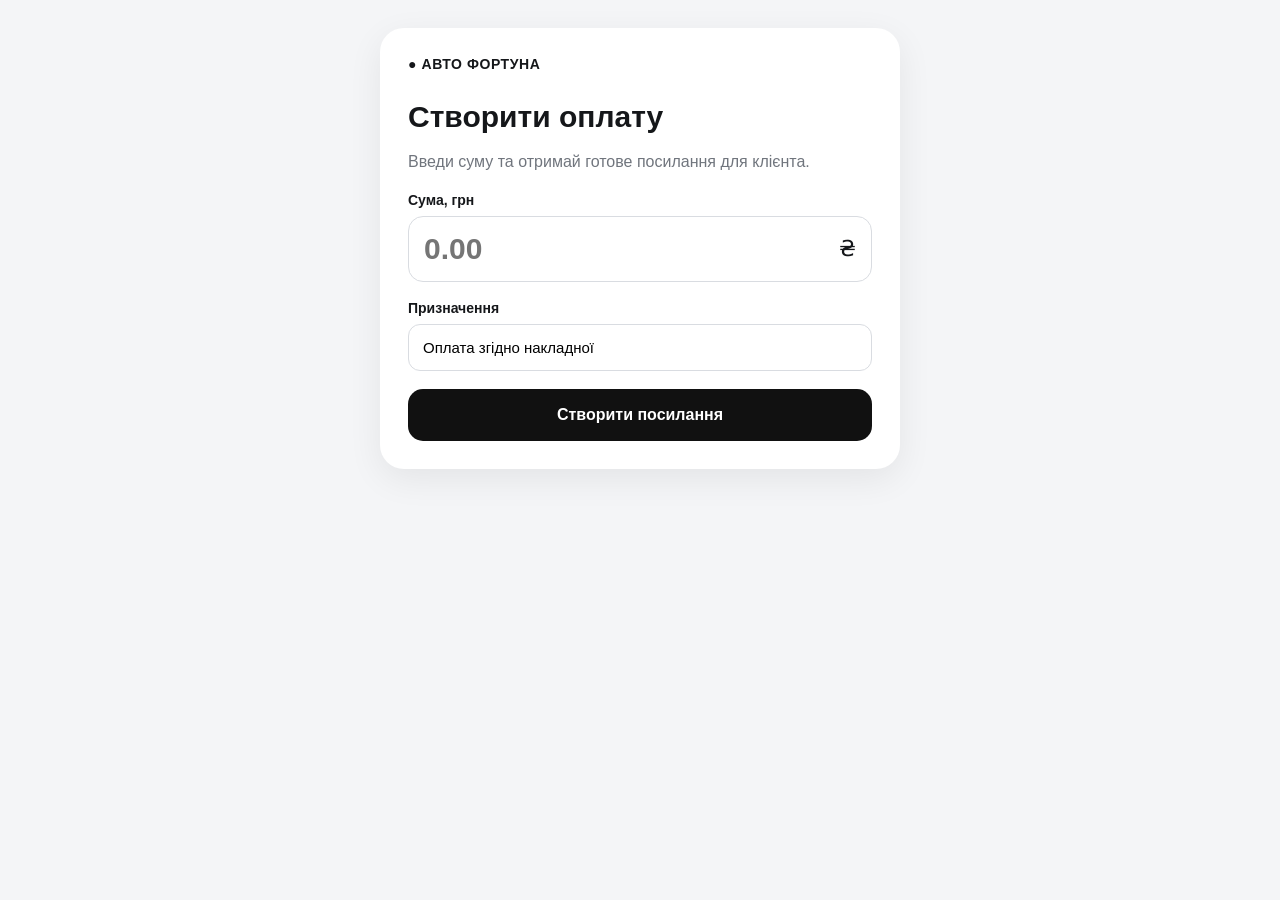
==== commit 0df2512a: "Update index.html" ====
--- a/index.html
+++ b/index.html
@@ -1 +1 @@
-<!doctype html><html lang="uk"><head><meta charset="utf-8"><meta name="viewport" content="width=device-width,initial-scale=1"><title>Авто Фортуна — створення оплати</title><link rel="stylesheet" href="style.css"></head><body><main class="wrap"><section class="card"><div class="brand">● АВТО ФОРТУНА</div><h1>Створити оплату</h1><p class="muted">Введи суму та отримай готове посилання для клієнта.</p><label>Сума, грн</label><div class="amount-box"><input id="amount" inputmode="decimal" placeholder="0.00"><span>₴</span></div><label>Призначення</label><input id="purpose" class="text" value="Оплата за ремонт автомобіля"><button id="create" class="primary">Створити посилання</button><div id="result" class="result hidden"><b>Посилання для клієнта</b><input id="link" class="text" readonly><div class="actions"><button id="copy" class="secondary">Скопіювати</button><button id="open" class="secondary">Відкрити</button></div><div id="status"></div></div></section></main><script src="app.js"></script></body></html>+<!doctype html><html lang="uk"><head><meta charset="utf-8"><meta name="viewport" content="width=device-width,initial-scale=1"><title>Авто Фортуна — створення оплати</title><link rel="stylesheet" href="style.css"></head><body><main class="wrap"><section class="card"><div class="brand">● АВТО ФОРТУНА</div><h1>Створити оплату</h1><p class="muted">Введи суму та отримай готове посилання для клієнта.</p><label>Сума, грн</label><div class="amount-box"><input id="amount" inputmode="decimal" placeholder="0.00"><span>₴</span></div><label>Призначення</label><input id="purpose" class="text" value="Оплата згідно накладної"><button id="create" class="primary">Створити посилання</button><div id="result" class="result hidden"><b>Посилання для клієнта</b><input id="link" class="text" readonly><div class="actions"><button id="copy" class="secondary">Скопіювати</button><button id="open" class="secondary">Відкрити</button></div><div id="status"></div></div></section></main><script src="app.js"></script></body></html>
--- a/style.css
+++ b/style.css
@@ -0,0 +1 @@
+*{box-sizing:border-box}body{margin:0;background:#f4f5f7;color:#15171a;font-family:-apple-system,BlinkMacSystemFont,"Segoe UI",Arial,sans-serif}.wrap{width:min(100% - 28px,520px);margin:auto;padding:28px 0}.client{min-height:100vh;display:flex;align-items:center}.card{background:#fff;border-radius:24px;padding:28px;box-shadow:0 10px 35px #00000012}.brand{font-weight:800;letter-spacing:.04em;font-size:14px}h1{font-size:30px;margin:28px 0 8px}.muted{color:#70757d;line-height:1.5}label{display:block;font-weight:700;font-size:14px;margin:18px 0 8px}.amount-box{display:flex;align-items:center;border:1px solid #d9dce1;border-radius:15px;padding:0 15px}.amount-box input{width:100%;border:0;outline:0;font-size:30px;font-weight:800;padding:15px 0}.amount-box span{font-size:22px}.text{width:100%;padding:14px;border:1px solid #d9dce1;border-radius:12px;font-size:15px}.primary,.secondary{border:0;border-radius:15px;font-weight:800;cursor:pointer}.primary{width:100%;padding:17px;background:#111;color:#fff;font-size:16px;margin-top:18px}.secondary{padding:13px;background:#eef0f2}.result{margin-top:22px;padding-top:20px;border-top:1px solid #eee}.actions{display:grid;grid-template-columns:1fr 1fr;gap:10px;margin-top:10px}.hidden{display:none}#status{font-size:13px;margin-top:10px;color:#188038}.center{text-align:center}.icon{margin:28px auto 15px;background:#111;color:#fff;border-radius:18px;width:60px;height:60px;display:flex;align-items:center;justify-content:center;font-size:25px;font-weight:800}.big{font-size:44px;font-weight:900;margin:8px 0 25px}.small{font-size:12px;color:#8a8f97}
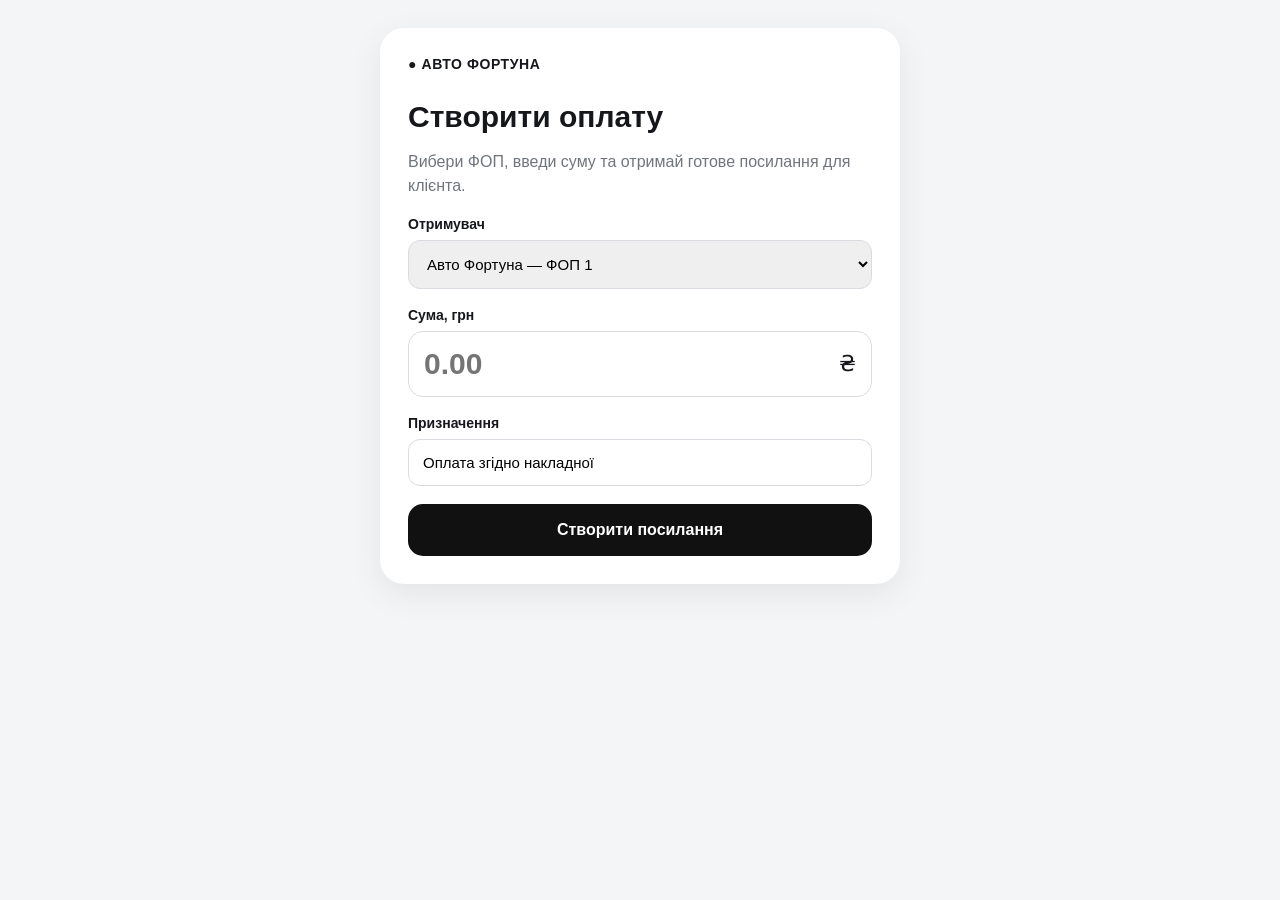
==== commit 37ba0fdb: "Add FOP selector to payment creator" ====
--- a/index.html
+++ b/index.html
@@ -1 +1,46 @@
-<!doctype html><html lang="uk"><head><meta charset="utf-8"><meta name="viewport" content="width=device-width,initial-scale=1"><title>Авто Фортуна — створення оплати</title><link rel="stylesheet" href="style.css"></head><body><main class="wrap"><section class="card"><div class="brand">● АВТО ФОРТУНА</div><h1>Створити оплату</h1><p class="muted">Введи суму та отримай готове посилання для клієнта.</p><label>Сума, грн</label><div class="amount-box"><input id="amount" inputmode="decimal" placeholder="0.00"><span>₴</span></div><label>Призначення</label><input id="purpose" class="text" value="Оплата згідно накладної"><button id="create" class="primary">Створити посилання</button><div id="result" class="result hidden"><b>Посилання для клієнта</b><input id="link" class="text" readonly><div class="actions"><button id="copy" class="secondary">Скопіювати</button><button id="open" class="secondary">Відкрити</button></div><div id="status"></div></div></section></main><script src="app.js"></script></body></html>
+<!doctype html>
+<html lang="uk">
+<head>
+<meta charset="utf-8">
+<meta name="viewport" content="width=device-width,initial-scale=1">
+<title>Авто Фортуна — створення оплати</title>
+<link rel="stylesheet" href="style.css">
+</head>
+<body>
+<main class="wrap">
+<section class="card">
+<div class="brand">● АВТО ФОРТУНА</div>
+<h1>Створити оплату</h1>
+<p class="muted">Вибери ФОП, введи суму та отримай готове посилання для клієнта.</p>
+
+<label for="fop">Отримувач</label>
+<select id="fop" class="text">
+<option value="fop1">Авто Фортуна — ФОП 1</option>
+<option value="fop2">ФОП Вашкулат Олександр Васильович</option>
+</select>
+
+<label for="amount">Сума, грн</label>
+<div class="amount-box">
+<input id="amount" inputmode="decimal" placeholder="0.00">
+<span>₴</span>
+</div>
+
+<label for="purpose">Призначення</label>
+<input id="purpose" class="text" value="Оплата згідно накладної">
+
+<button id="create" class="primary" type="button">Створити посилання</button>
+
+<div id="result" class="result hidden">
+<b>Посилання для клієнта</b>
+<input id="link" class="text" readonly>
+<div class="actions">
+<button id="copy" class="secondary" type="button">Скопіювати</button>
+<button id="open" class="secondary" type="button">Відкрити</button>
+</div>
+<div id="status"></div>
+</div>
+</section>
+</main>
+<script src="app.js"></script>
+</body>
+</html>
--- a/style.css
+++ b/style.css
@@ -1 +1,7 @@
-*{box-sizing:border-box}body{margin:0;background:#f4f5f7;color:#15171a;font-family:-apple-system,BlinkMacSystemFont,"Segoe UI",Arial,sans-serif}.wrap{width:min(100% - 28px,520px);margin:auto;padding:28px 0}.client{min-height:100vh;display:flex;align-items:center}.card{background:#fff;border-radius:24px;padding:28px;box-shadow:0 10px 35px #00000012}.brand{font-weight:800;letter-spacing:.04em;font-size:14px}h1{font-size:30px;margin:28px 0 8px}.muted{color:#70757d;line-height:1.5}label{display:block;font-weight:700;font-size:14px;margin:18px 0 8px}.amount-box{display:flex;align-items:center;border:1px solid #d9dce1;border-radius:15px;padding:0 15px}.amount-box input{width:100%;border:0;outline:0;font-size:30px;font-weight:800;padding:15px 0}.amount-box span{font-size:22px}.text{width:100%;padding:14px;border:1px solid #d9dce1;border-radius:12px;font-size:15px}.primary,.secondary{border:0;border-radius:15px;font-weight:800;cursor:pointer}.primary{width:100%;padding:17px;background:#111;color:#fff;font-size:16px;margin-top:18px}.secondary{padding:13px;background:#eef0f2}.result{margin-top:22px;padding-top:20px;border-top:1px solid #eee}.actions{display:grid;grid-template-columns:1fr 1fr;gap:10px;margin-top:10px}.hidden{display:none}#status{font-size:13px;margin-top:10px;color:#188038}.center{text-align:center}.icon{margin:28px auto 15px;background:#111;color:#fff;border-radius:18px;width:60px;height:60px;display:flex;align-items:center;justify-content:center;font-size:25px;font-weight:800}.big{font-size:44px;font-weight:900;margin:8px 0 25px}.small{font-size:12px;color:#8a8f97}+*{box-sizing:border-box}body{margin:0;background:#f4f5f7;color:#15171a;font-family:-apple-system,BlinkMacSystemFont,"Segoe UI",Arial,sans-serif}.wrap{width:min(100% - 28px,520px);margin:auto;padding:28px 0}.client{min-height:100vh;display:flex;align-items:center}.card{background:#fff;border-radius:24px;padding:28px;box-shadow:0 10px 35px #00000012}.brand{font-weight:800;letter-spacing:.04em;font-size:14px}h1{font-size:30px;margin:28px 0 8px}.muted{color:#70757d;line-height:1.5}label{display:block;font-weight:700;font-size:14px;margin:18px 0 8px}.amount-box{display:flex;align-items:center;border:1px solid #d9dce1;border-radius:15px;padding:0 15px}.amount-box input{width:100%;border:0;outline:0;font-size:30px;font-weight:800;padding:15px 0}.amount-box span{font-size:22px}.text{width:100%;padding:14px;border:1px solid #d9dce1;border-radius:12px;font-size:15px}.primary,.secondary{border:0;border-radius:15px;font-weight:800;cursor:pointer}.primary{width:100%;padding:17px;background:#111;color:#fff;font-size:16px;margin-top:18px}.secondary{padding:13px;background:#eef0f2}.result{margin-top:22px;padding-top:20px;border-top:1px solid #eee}.actions{display:grid;grid-template-columns:1fr 1fr;gap:10px;margin-top:10px}.hidden{display:none}#status{font-size:13px;margin-top:10px;color:#188038}.center{text-align:center}.icon{margin:28px auto 15px;background:#111;color:#fff;border-radius:18px;width:60px;height:60px;display:flex;align-items:center;justify-content:center;font-size:25px;font-weight:800}.big{font-size:44px;font-weight:900;margin:8px 0 25px}.small{font-size:12px;color:#8a8f97}
+.payment-info{margin:20px 0 4px;padding:14px 16px;border:1px solid #e5e7eb;border-radius:14px;text-align:left;background:#fafafa}
+.payment-info div+div{margin-top:10px}
+.payment-info span{display:block;color:#777;font-size:12px;margin-bottom:3px}
+.payment-info b{display:block;font-size:13px;word-break:break-word}
+.error{color:#c62828;font-size:13px;min-height:18px;margin:9px 0 0}
+.primary:disabled{cursor:not-allowed}
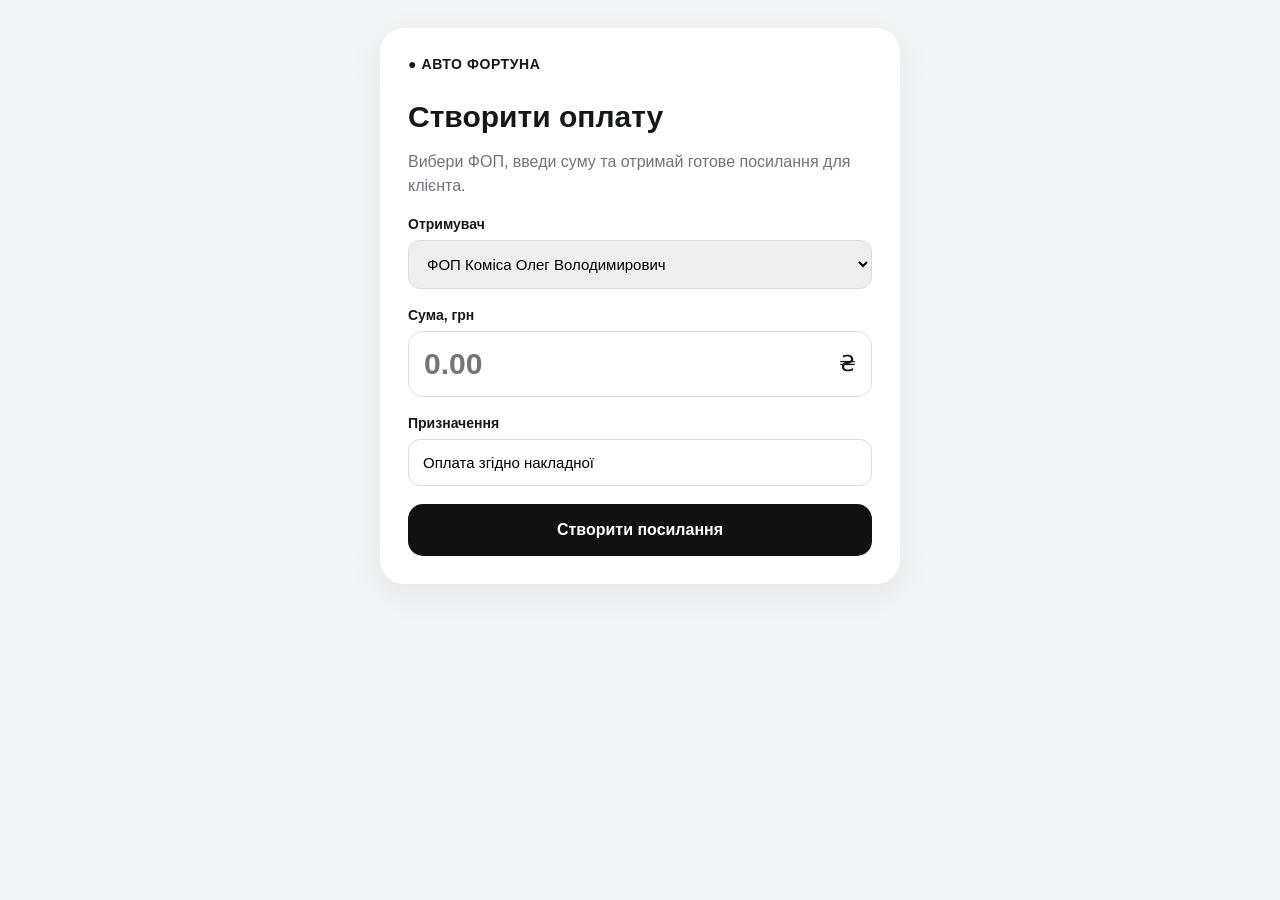
==== commit 10b63128: "Update FOP option text in index.html" ====
--- a/index.html
+++ b/index.html
@@ -15,7 +15,7 @@
 
 <label for="fop">Отримувач</label>
 <select id="fop" class="text">
-<option value="fop1">Авто Фортуна — ФОП 1</option>
+<option value="fop1">ФОП Коміса Олег Володимирович</option>
 <option value="fop2">ФОП Вашкулат Олександр Васильович</option>
 </select>
 
@@ -43,4 +43,4 @@
 </main>
 <script src="app.js"></script>
 </body>
-</html>+</html>
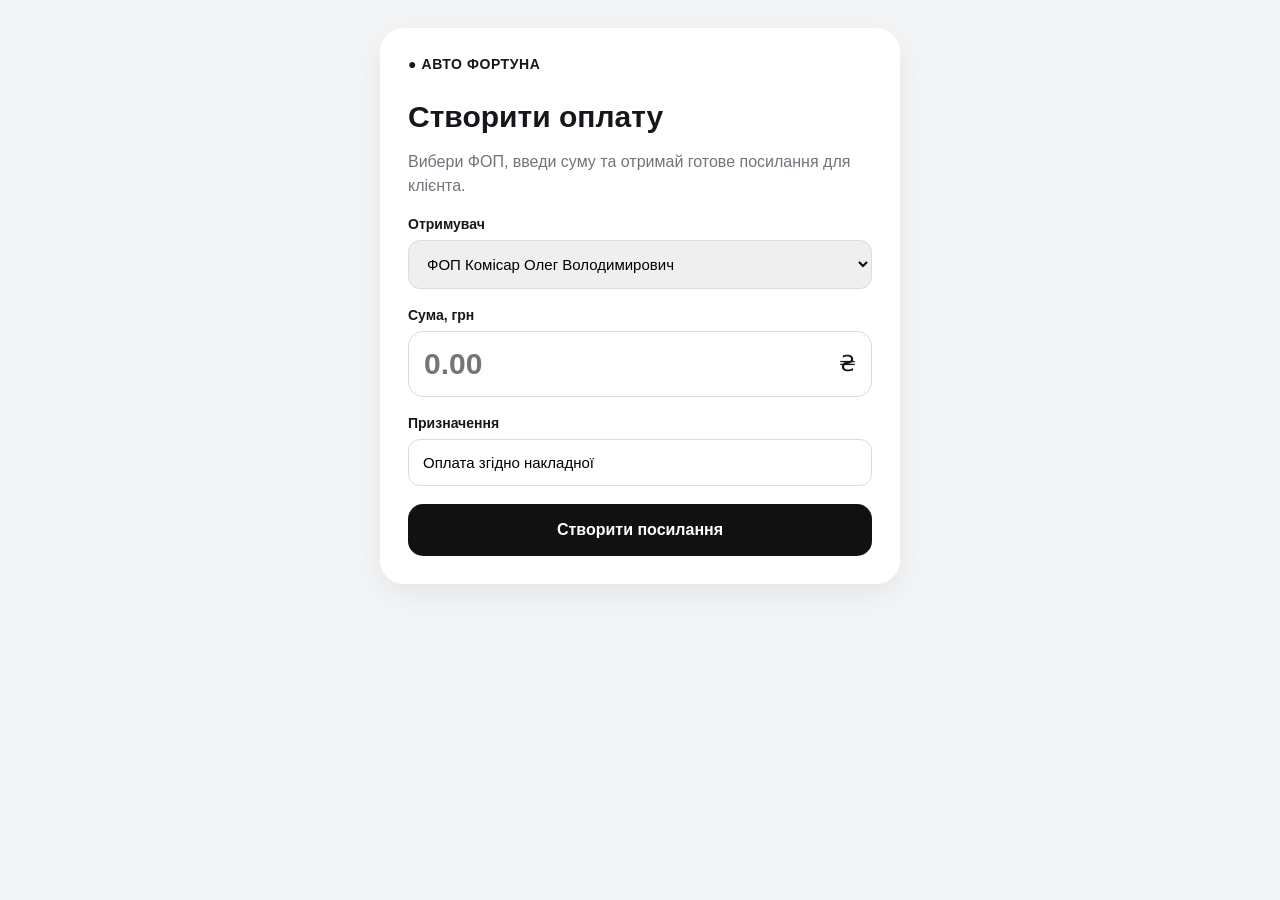
==== commit 3984ce99: "Update recipient name in dropdown options" ====
--- a/index.html
+++ b/index.html
@@ -15,7 +15,7 @@
 
 <label for="fop">Отримувач</label>
 <select id="fop" class="text">
-<option value="fop1">ФОП Коміса Олег Володимирович</option>
+<option value="fop1">ФОП Комісар Олег Володимирович</option>
 <option value="fop2">ФОП Вашкулат Олександр Васильович</option>
 </select>
 
